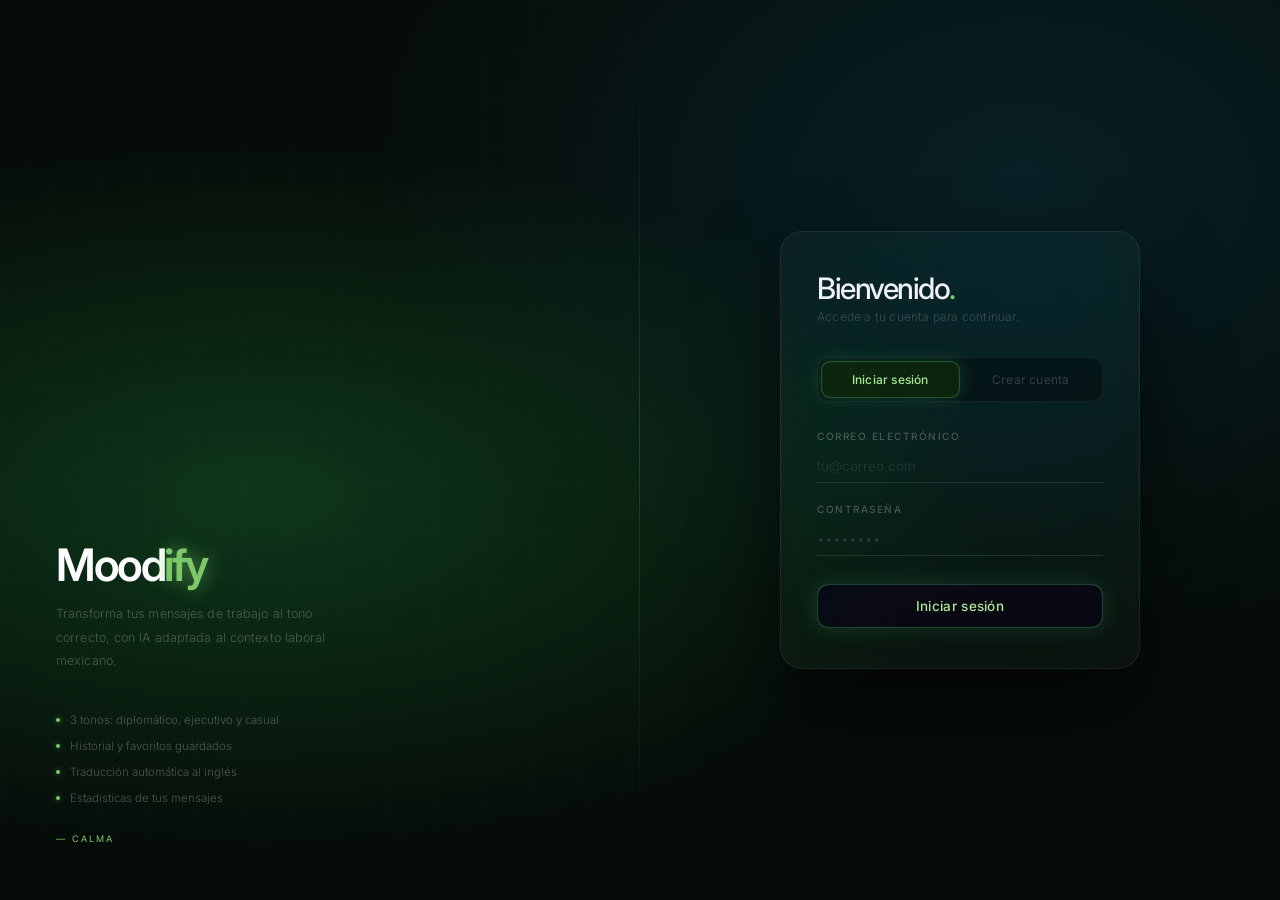
==== frontend/index.html @ ac83b58a "Add FastAPI backend, LLM agent and frontend Introduce full Moodify backend and frontend scaffold. Ad" ====
<!DOCTYPE html>
<html lang="es">
<head>
  <meta charset="UTF-8">
  <meta name="viewport" content="width=device-width, initial-scale=1.0">
  <title>Moodify — Iniciar sesión</title>
  <link rel="stylesheet" href="css/login.css">
</head>
<body>

<div class="login-root">

  <!-- Fondo animado -->
  <div class="login-stars" id="login-stars"></div>
  <div class="login-bg-layer">
    <div id="login-bgl-a"></div>
    <div id="login-bgl-b" style="opacity:0;"></div>
  </div>

  <!-- Panel izquierdo -->
  <div class="login-left">
    <div class="login-left-content">
      <div class="login-brand">Mood<span id="login-ify">ify</span></div>
      <p class="login-tagline">
        Transforma tus mensajes de trabajo al tono correcto,
        con IA adaptada al contexto laboral mexicano.
      </p>
      <div class="login-features">
        <div class="login-feature"><span class="login-fdot" id="login-d1"></span>3 tonos: diplomático, ejecutivo y casual</div>
        <div class="login-feature"><span class="login-fdot" id="login-d2"></span>Historial y favoritos guardados</div>
        <div class="login-feature"><span class="login-fdot" id="login-d3"></span>Traducción automática al inglés</div>
        <div class="login-feature"><span class="login-fdot" id="login-d4"></span>Estadísticas de tus mensajes</div>
      </div>
      <div class="login-emolabel" id="login-emolabel">— calma</div>
    </div>
    <div class="login-divider" id="login-divider"></div>
  </div>

  <!-- Panel derecho: formulario -->
  <div class="login-right">
    <div class="login-card">
      <div class="login-heading">Bienvenido<span id="login-h1acc">.</span></div>
      <div class="login-heading-sub" id="login-card-sub">Accede a tu cuenta para continuar.</div>

      <!-- Tabs -->
      <div class="login-tabs">
        <button class="login-tab-btn active" id="tab-login-btn" onclick="switchTab('login')">Iniciar sesión</button>
        <button class="login-tab-btn"        id="tab-reg-btn"   onclick="switchTab('registro')">Crear cuenta</button>
      </div>

      <!-- Panel login -->
      <div class="login-panel active" id="panel-login">
        <div class="field-group">
          <label class="field-label" for="login-email">Correo electrónico</label>
          <input class="field-input" type="email" id="login-email" placeholder="tu@correo.com" autocomplete="email">
        </div>
        <div class="field-group">
          <label class="field-label" for="login-pass">Contraseña</label>
          <input class="field-input" type="password" id="login-pass" placeholder="••••••••" autocomplete="current-password" onkeydown="if(event.key==='Enter')doLogin()">
        </div>
        <button class="login-btn" id="btn-login" onclick="doLogin()">Iniciar sesión</button>
        <div class="login-msg" id="msg-login"></div>
      </div>

      <!-- Panel registro -->
      <div class="login-panel" id="panel-registro">
        <div class="field-group">
          <label class="field-label" for="reg-username">Nombre de usuario</label>
          <input class="field-input" type="text" id="reg-username" placeholder="tucuate123">
        </div>
        <div class="field-group">
          <label class="field-label" for="reg-email">Correo electrónico</label>
          <input class="field-input" type="email" id="reg-email" placeholder="tu@correo.com" autocomplete="email">
        </div>
        <div class="field-group">
          <label class="field-label" for="reg-pass">Contraseña</label>
          <input class="field-input" type="password" id="reg-pass" placeholder="••••••••" autocomplete="new-password">
        </div>
        <button class="login-btn" id="btn-registro" onclick="doRegistro()">Crear cuenta</button>
        <div class="login-msg" id="msg-registro"></div>
      </div>

    </div>
  </div>

</div>

<script src="js/login.js"></script>
</body>
</html>
---- frontend/css/login.css ----
@import url('https://fonts.googleapis.com/css2?family=Inter:wght@300;400;500;600&display=swap');

*, *::before, *::after { box-sizing: border-box; margin: 0; padding: 0; }

html, body {
    background: #060810;
    min-height: 100vh;
    font-family: 'Inter', -apple-system, sans-serif;
}

/* ── Layout raíz ── */
.login-root {
    position: fixed;
    inset: 0;
    display: flex;
    flex-direction: row;
    min-height: 100vh;
    overflow: hidden;
    background: #060810;
}

/* ── Fondo cósmico ── */
.login-bg-layer {
    position: fixed;
    inset: 0;
    z-index: 0;
    pointer-events: none;
}
#login-bgl-a, #login-bgl-b {
    position: absolute;
    inset: 0;
    transition: opacity 4s ease;
}
.login-stars {
    position: fixed;
    inset: 0;
    z-index: 0;
    pointer-events: none;
    overflow: hidden;
}

/* ── Panel izquierdo ── */
.login-left {
    flex: 0 0 50%;
    min-height: 100vh;
    background: transparent;
    display: flex;
    flex-direction: column;
    justify-content: flex-end;
    padding: 56px;
    position: relative;
    z-index: 2;
    overflow: hidden;
}
.login-left::before {
    content: '';
    position: absolute;
    inset: 0;
    background-image:
        linear-gradient(rgba(255,255,255,0.007) 1px, transparent 1px),
        linear-gradient(90deg, rgba(255,255,255,0.007) 1px, transparent 1px);
    background-size: 48px 48px;
    pointer-events: none;
}
.login-divider {
    position: absolute;
    right: 0;
    top: 6%;
    bottom: 6%;
    width: 1px;
    transition: background 3.5s ease;
}
.login-left-content { position: relative; z-index: 1; }

.login-brand {
    font-size: 2.8rem;
    font-weight: 600;
    color: #ffffff;
    letter-spacing: -2.5px;
    line-height: 1;
    margin-bottom: 14px;
}
#login-ify {
    transition: color 3.5s ease, text-shadow 3.5s ease;
}
.login-tagline {
    font-size: 12.5px;
    color: rgba(255,255,255,0.26);
    line-height: 1.9;
    max-width: 275px;
    font-weight: 300;
    margin-bottom: 40px;
    letter-spacing: 0.1px;
}
.login-features { display: flex; flex-direction: column; gap: 12px; }
.login-feature {
    display: flex;
    align-items: center;
    gap: 10px;
    font-size: 11.5px;
    color: rgba(255,255,255,0.28);
    font-weight: 300;
}
.login-fdot {
    width: 4px;
    height: 4px;
    border-radius: 50%;
    flex-shrink: 0;
    transition: background 3.5s ease, box-shadow 3.5s ease;
}
.login-emolabel {
    font-size: 9px;
    letter-spacing: 2px;
    text-transform: uppercase;
    color: rgba(255,255,255,0.18);
    margin-top: 28px;
    font-weight: 400;
    transition: color 3.5s ease;
}

/* ── Panel derecho ── */
.login-right {
    flex: 1;
    min-height: 100vh;
    display: flex;
    align-items: center;
    justify-content: center;
    padding: 44px 40px;
    position: relative;
    z-index: 2;
}

/* ── Card ── */
.login-card {
    width: 100%;
    max-width: 360px;
    background: rgba(255,255,255,0.03);
    backdrop-filter: blur(32px) saturate(1.6);
    -webkit-backdrop-filter: blur(32px) saturate(1.6);
    border: 1px solid rgba(255,255,255,0.07);
    border-radius: 22px;
    padding: 40px 36px;
    box-shadow: 0 40px 80px rgba(0,0,0,0.6);
}

.login-heading {
    font-size: 1.85rem;
    font-weight: 500;
    color: #f0f0f8;
    letter-spacing: -1.5px;
    line-height: 1.1;
    margin-bottom: 5px;
}
#login-h1acc { transition: color 3.5s ease; }
.login-heading-sub {
    font-size: 12px;
    color: rgba(255,255,255,0.2);
    font-weight: 300;
    letter-spacing: 0.2px;
    margin-bottom: 30px;
    min-height: 18px;
    transition: opacity 0.4s ease;
}

/* ── Tabs ── */
.login-tabs {
    display: flex;
    background: rgba(0,0,0,0.3);
    border: 1px solid rgba(255,255,255,0.06);
    border-radius: 11px;
    padding: 3px;
    gap: 3px;
    margin-bottom: 28px;
}
.login-tab-btn {
    flex: 1;
    background: transparent;
    border: none;
    border-radius: 9px;
    font-size: 12px;
    font-weight: 400;
    color: rgba(255,255,255,0.18);
    padding: 10px;
    cursor: pointer;
    font-family: 'Inter', sans-serif;
    letter-spacing: 0.2px;
    transition: background 3.5s ease, color 3.5s ease, box-shadow 3.5s ease;
}
.login-tab-btn.active { font-weight: 500; }

/* ── Campos ── */
.field-group { margin-bottom: 20px; }
.field-label {
    display: block;
    font-size: 10px;
    font-weight: 500;
    color: rgba(255,255,255,0.25);
    letter-spacing: 1.5px;
    text-transform: uppercase;
    margin-bottom: 8px;
}
.field-input {
    width: 100%;
    background: transparent;
    border: none;
    border-bottom: 1px solid rgba(255,255,255,0.1);
    padding: 8px 0;
    font-size: 13.5px;
    color: #e0e0f0;
    font-family: 'Inter', sans-serif;
    font-weight: 300;
    caret-color: #a0d888;
    outline: none;
    transition: border-color 0.25s;
}
.field-input:focus { border-bottom-color: rgba(130,80,255,0.5); }
.field-input::placeholder { color: rgba(255,255,255,0.12); }

/* ── Botón principal ── */
.login-btn {
    width: 100%;
    background: rgba(8,5,20,0.75);
    border-radius: 11px;
    font-weight: 500;
    font-size: 13.5px;
    padding: 13px;
    cursor: pointer;
    letter-spacing: 0.3px;
    margin-top: 8px;
    font-family: 'Inter', sans-serif;
    backdrop-filter: blur(16px);
    position: relative;
    overflow: hidden;
    transition: border-color 3.5s ease, box-shadow 3.5s ease, color 3.5s ease;
}
.login-btn::after {
    content: '';
    position: absolute;
    top: 0; left: -60%;
    width: 40%; height: 100%;
    background: linear-gradient(90deg, transparent, rgba(255,255,255,0.04), transparent);
    animation: login-shimmer 3s ease-in-out infinite;
}
@keyframes login-shimmer {
    0%   { left: -60%; }
    100% { left: 120%; }
}

/* ── Mensajes feedback ── */
.login-msg {
    font-size: 12px;
    text-align: center;
    margin-top: 14px;
    padding: 10px 14px;
    border-radius: 8px;
    font-weight: 400;
    letter-spacing: 0.1px;
    display: none;
}
.login-msg.visible { display: block; }
.login-msg-ok  { color: #a8e090; background: rgba(125,191,106,0.07); border: 1px solid rgba(125,191,106,0.18); }
.login-msg-err { color: #ffaa98; background: rgba(232,100,80,0.07);  border: 1px solid rgba(232,100,80,0.18); }

/* ── Panel oculto ── */
.login-panel { display: none; }
.login-panel.active { display: block; }

@keyframes login-twinkle {
    0%,100% { opacity: var(--mn,0.08); }
    50%     { opacity: var(--mx,0.5);  }
}
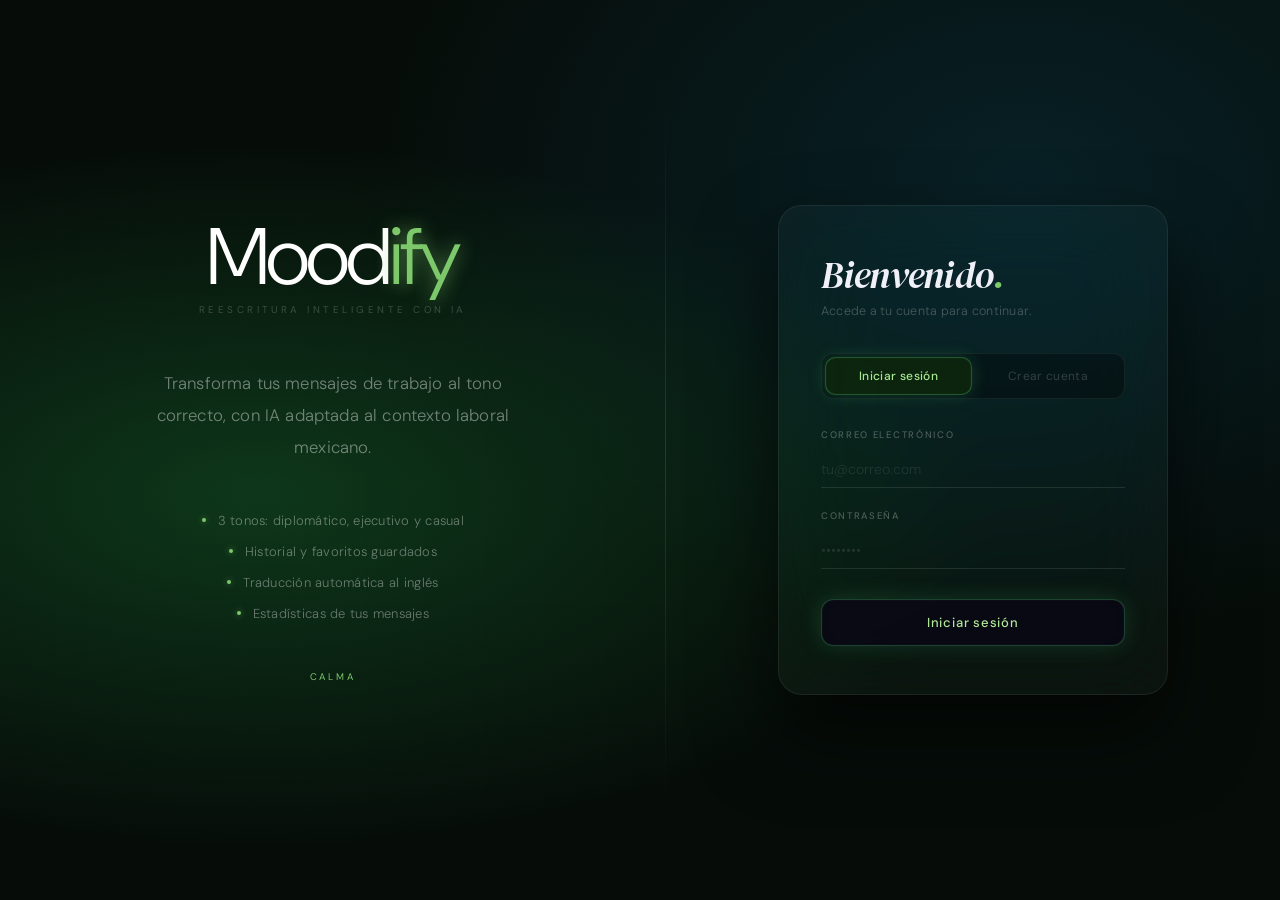
==== commit f31256bf: "Refactor UI: fonts, copy, and bg emotion system Switch UI typography to the DM family, normalize cop" ====
--- a/frontend/index.html
+++ b/frontend/index.html
@@ -5,6 +5,7 @@
   <meta name="viewport" content="width=device-width, initial-scale=1.0">
   <title>Moodify — Iniciar sesión</title>
   <link rel="stylesheet" href="css/login.css">
+  <link rel="icon" type="image/png" href="/static/icono.png">
 </head>
 <body>
 
@@ -21,6 +22,7 @@
   <div class="login-left">
     <div class="login-left-content">
       <div class="login-brand">Mood<span id="login-ify">ify</span></div>
+      <div class="login-brand-sub">Reescritura inteligente con IA</div>
       <p class="login-tagline">
         Transforma tus mensajes de trabajo al tono correcto,
         con IA adaptada al contexto laboral mexicano.
@@ -31,7 +33,7 @@
         <div class="login-feature"><span class="login-fdot" id="login-d3"></span>Traducción automática al inglés</div>
         <div class="login-feature"><span class="login-fdot" id="login-d4"></span>Estadísticas de tus mensajes</div>
       </div>
-      <div class="login-emolabel" id="login-emolabel">— calma</div>
+      <div class="login-emolabel" id="login-emolabel">calma</div>
     </div>
     <div class="login-divider" id="login-divider"></div>
   </div>
--- a/frontend/css/login.css
+++ b/frontend/css/login.css
@@ -1,11 +1,11 @@
-@import url('https://fonts.googleapis.com/css2?family=Inter:wght@300;400;500;600&display=swap');
+@import url('https://fonts.googleapis.com/css2?family=DM+Sans:wght@300;400;500;600&family=DM+Serif+Display:ital@0;1&display=swap');
 
 *, *::before, *::after { box-sizing: border-box; margin: 0; padding: 0; }
 
 html, body {
     background: #060810;
     min-height: 100vh;
-    font-family: 'Inter', -apple-system, sans-serif;
+    font-family: 'DM Sans', -apple-system, sans-serif;
 }
 
 /* ── Layout raíz ── */
@@ -41,65 +41,97 @@
 
 /* ── Panel izquierdo ── */
 .login-left {
-    flex: 0 0 50%;
+    flex: 0 0 52%;
     min-height: 100vh;
     background: transparent;
     display: flex;
     flex-direction: column;
-    justify-content: flex-end;
-    padding: 56px;
+    justify-content: center;
+    align-items: center;           /* centrado horizontal */
+    padding: 0 64px;
     position: relative;
     z-index: 2;
     overflow: hidden;
 }
+
 .login-left::before {
     content: '';
     position: absolute;
     inset: 0;
     background-image:
-        linear-gradient(rgba(255,255,255,0.007) 1px, transparent 1px),
-        linear-gradient(90deg, rgba(255,255,255,0.007) 1px, transparent 1px);
-    background-size: 48px 48px;
+        linear-gradient(rgba(255,255,255,0.004) 1px, transparent 1px),
+        linear-gradient(90deg, rgba(255,255,255,0.004) 1px, transparent 1px);
+    background-size: 60px 60px;
     pointer-events: none;
 }
 .login-divider {
     position: absolute;
     right: 0;
-    top: 6%;
-    bottom: 6%;
+    top: 10%;
+    bottom: 10%;
     width: 1px;
     transition: background 3.5s ease;
 }
-.login-left-content { position: relative; z-index: 1; }
-
+.login-left-content {
+    position: relative;
+    z-index: 1;
+    max-width: 480px;
+    width: 100%;
+    text-align: center;            /* centrado del texto */
+}
+
+/* ── Marca tipográfica ── */
 .login-brand {
-    font-size: 2.8rem;
-    font-weight: 600;
+    font-family: 'DM Sans', sans-serif;
+    font-size: 5rem;
+    font-weight: 300;
     color: #ffffff;
-    letter-spacing: -2.5px;
+    letter-spacing: -0.04em;
     line-height: 1;
-    margin-bottom: 14px;
-}
+    margin-bottom: 6px;
+}
+
 #login-ify {
     transition: color 3.5s ease, text-shadow 3.5s ease;
-}
+    font-weight: 300;
+}
+
+.login-brand-sub {
+    font-family: 'DM Sans', sans-serif;
+    font-size: 0.62rem;
+    font-weight: 400;
+    letter-spacing: 0.35em;
+    text-transform: uppercase;
+    color: rgba(255,255,255,0.2);
+    margin-bottom: 52px;
+}
+
 .login-tagline {
-    font-size: 12.5px;
-    color: rgba(255,255,255,0.26);
+    font-size: 1.05rem;
+    color: rgba(255,255,255,0.42);
     line-height: 1.9;
-    max-width: 275px;
-    font-weight: 300;
-    margin-bottom: 40px;
-    letter-spacing: 0.1px;
-}
-.login-features { display: flex; flex-direction: column; gap: 12px; }
+    max-width: 400px;
+    font-weight: 300;
+    margin: 0 auto 48px;
+    letter-spacing: 0.01em;
+}
+
+/* ── Lista de features ── */
+.login-features {
+    display: flex;
+    flex-direction: column;
+    gap: 14px;
+    margin-bottom: 48px;
+    align-items: center;
+}
 .login-feature {
     display: flex;
     align-items: center;
-    gap: 10px;
-    font-size: 11.5px;
-    color: rgba(255,255,255,0.28);
-    font-weight: 300;
+    gap: 12px;
+    font-size: 13px;
+    color: rgba(255,255,255,0.38);
+    font-weight: 300;
+    letter-spacing: 0.02em;
 }
 .login-fdot {
     width: 4px;
@@ -108,12 +140,13 @@
     flex-shrink: 0;
     transition: background 3.5s ease, box-shadow 3.5s ease;
 }
+
+/* ── Etiqueta emocional ── */
 .login-emolabel {
-    font-size: 9px;
-    letter-spacing: 2px;
+    font-size: 0.6rem;
+    letter-spacing: 0.3em;
     text-transform: uppercase;
     color: rgba(255,255,255,0.18);
-    margin-top: 28px;
     font-weight: 400;
     transition: color 3.5s ease;
 }
@@ -125,7 +158,7 @@
     display: flex;
     align-items: center;
     justify-content: center;
-    padding: 44px 40px;
+    padding: 48px 56px;
     position: relative;
     z-index: 2;
 }
@@ -133,31 +166,34 @@
 /* ── Card ── */
 .login-card {
     width: 100%;
-    max-width: 360px;
+    max-width: 390px;
     background: rgba(255,255,255,0.03);
-    backdrop-filter: blur(32px) saturate(1.6);
-    -webkit-backdrop-filter: blur(32px) saturate(1.6);
+    backdrop-filter: blur(40px) saturate(1.6);
+    -webkit-backdrop-filter: blur(40px) saturate(1.6);
     border: 1px solid rgba(255,255,255,0.07);
-    border-radius: 22px;
-    padding: 40px 36px;
+    border-radius: 24px;
+    padding: 48px 42px;
     box-shadow: 0 40px 80px rgba(0,0,0,0.6);
 }
 
 .login-heading {
-    font-size: 1.85rem;
-    font-weight: 500;
+    font-family: 'DM Serif Display', serif;
+    font-size: 2.4rem;
+    font-weight: 400;
+    font-style: italic;
     color: #f0f0f8;
-    letter-spacing: -1.5px;
+    letter-spacing: -0.02em;
     line-height: 1.1;
-    margin-bottom: 5px;
+    margin-bottom: 6px;
 }
 #login-h1acc { transition: color 3.5s ease; }
+
 .login-heading-sub {
-    font-size: 12px;
-    color: rgba(255,255,255,0.2);
-    font-weight: 300;
-    letter-spacing: 0.2px;
-    margin-bottom: 30px;
+    font-size: 12.5px;
+    color: rgba(255,255,255,0.25);
+    font-weight: 300;
+    letter-spacing: 0.02em;
+    margin-bottom: 32px;
     min-height: 18px;
     transition: opacity 0.4s ease;
 }
@@ -167,67 +203,67 @@
     display: flex;
     background: rgba(0,0,0,0.3);
     border: 1px solid rgba(255,255,255,0.06);
-    border-radius: 11px;
+    border-radius: 12px;
     padding: 3px;
     gap: 3px;
-    margin-bottom: 28px;
+    margin-bottom: 30px;
 }
 .login-tab-btn {
     flex: 1;
     background: transparent;
     border: none;
-    border-radius: 9px;
+    border-radius: 10px;
     font-size: 12px;
     font-weight: 400;
-    color: rgba(255,255,255,0.18);
+    color: rgba(255,255,255,0.22);
     padding: 10px;
     cursor: pointer;
-    font-family: 'Inter', sans-serif;
-    letter-spacing: 0.2px;
+    font-family: 'DM Sans', sans-serif;
+    letter-spacing: 0.03em;
     transition: background 3.5s ease, color 3.5s ease, box-shadow 3.5s ease;
 }
 .login-tab-btn.active { font-weight: 500; }
 
 /* ── Campos ── */
-.field-group { margin-bottom: 20px; }
+.field-group { margin-bottom: 22px; }
 .field-label {
     display: block;
-    font-size: 10px;
+    font-size: 9.5px;
     font-weight: 500;
-    color: rgba(255,255,255,0.25);
-    letter-spacing: 1.5px;
+    color: rgba(255,255,255,0.28);
+    letter-spacing: 0.18em;
     text-transform: uppercase;
-    margin-bottom: 8px;
+    margin-bottom: 10px;
 }
 .field-input {
     width: 100%;
     background: transparent;
     border: none;
     border-bottom: 1px solid rgba(255,255,255,0.1);
-    padding: 8px 0;
-    font-size: 13.5px;
+    padding: 9px 0;
+    font-size: 14px;
     color: #e0e0f0;
-    font-family: 'Inter', sans-serif;
+    font-family: 'DM Sans', sans-serif;
     font-weight: 300;
     caret-color: #a0d888;
     outline: none;
     transition: border-color 0.25s;
 }
-.field-input:focus { border-bottom-color: rgba(130,80,255,0.5); }
-.field-input::placeholder { color: rgba(255,255,255,0.12); }
+.field-input:focus { border-bottom-color: rgba(180,240,80,0.45); }
+.field-input::placeholder { color: rgba(255,255,255,0.1); }
 
 /* ── Botón principal ── */
 .login-btn {
     width: 100%;
     background: rgba(8,5,20,0.75);
-    border-radius: 11px;
+    border-radius: 12px;
     font-weight: 500;
-    font-size: 13.5px;
-    padding: 13px;
+    font-size: 13px;
+    padding: 14px;
     cursor: pointer;
-    letter-spacing: 0.3px;
+    letter-spacing: 0.06em;
     margin-top: 8px;
-    font-family: 'Inter', sans-serif;
+    font-family: 'DM Sans', sans-serif;
     backdrop-filter: blur(16px);
     position: relative;
     overflow: hidden;
@@ -254,7 +290,7 @@
     padding: 10px 14px;
     border-radius: 8px;
     font-weight: 400;
-    letter-spacing: 0.1px;
+    letter-spacing: 0.01em;
     display: none;
 }
 .login-msg.visible { display: block; }
